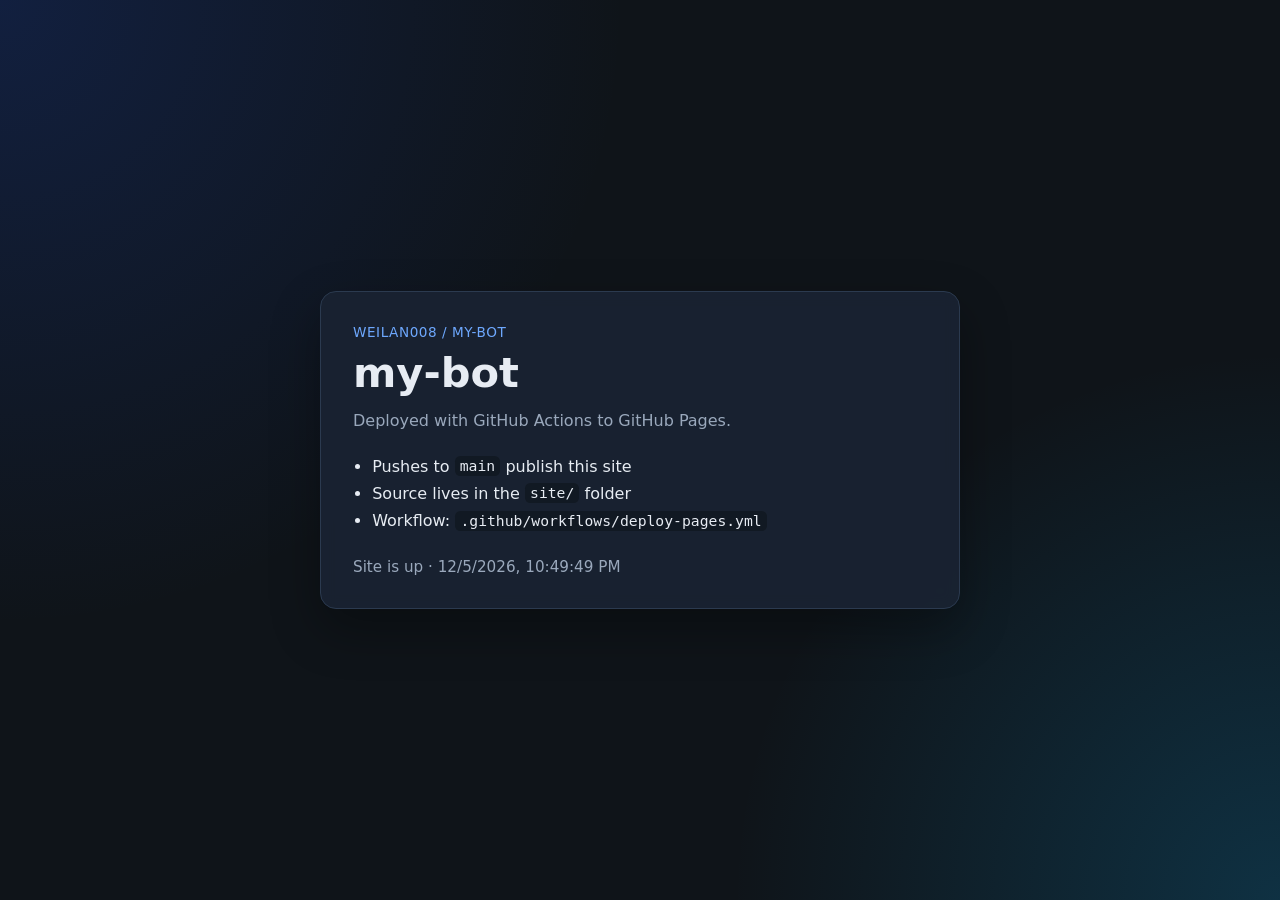
==== site/index.html @ 45bb4bae "Add GitHub Pages site and Actions deploy workflow" ====
<!DOCTYPE html>
<html lang="en">
  <head>
    <meta charset="utf-8" />
    <meta name="viewport" content="width=device-width, initial-scale=1" />
    <title>my-bot</title>
    <link rel="stylesheet" href="styles.css" />
  </head>
  <body>
    <main class="card">
      <p class="eyebrow">weilan008 / my-bot</p>
      <h1>my-bot</h1>
      <p class="lede">Deployed with GitHub Actions to GitHub Pages.</p>
      <ul>
        <li>Pushes to <code>main</code> publish this site</li>
        <li>Source lives in the <code>site/</code> folder</li>
        <li>Workflow: <code>.github/workflows/deploy-pages.yml</code></li>
      </ul>
      <p class="status" id="status">Site is up.</p>
    </main>
    <script>
      document.getElementById("status").textContent =
        "Site is up · " + new Date().toLocaleString();
    </script>
  </body>
</html>
---- site/styles.css ----
:root {
  color-scheme: light dark;
  --bg: #0f1419;
  --card: #1a2332;
  --text: #e7ecf3;
  --muted: #9aa8bc;
  --accent: #6ea8fe;
  --border: #2b3a4f;
}

* {
  box-sizing: border-box;
}

body {
  margin: 0;
  min-height: 100vh;
  display: grid;
  place-items: center;
  font-family: ui-sans-serif, system-ui, -apple-system, Segoe UI, sans-serif;
  background:
    radial-gradient(circle at top left, #1d4ed833, transparent 40%),
    radial-gradient(circle at bottom right, #0ea5e933, transparent 35%),
    var(--bg);
  color: var(--text);
}

.card {
  width: min(40rem, calc(100vw - 2rem));
  padding: 2rem;
  border: 1px solid var(--border);
  border-radius: 1rem;
  background: color-mix(in srgb, var(--card) 92%, transparent);
  backdrop-filter: blur(8px);
  box-shadow: 0 20px 50px #00000055;
}

.eyebrow {
  margin: 0 0 0.5rem;
  color: var(--accent);
  font-size: 0.85rem;
  letter-spacing: 0.04em;
  text-transform: uppercase;
}

h1 {
  margin: 0 0 0.75rem;
  font-size: clamp(2rem, 5vw, 2.6rem);
}

.lede {
  margin: 0 0 1.25rem;
  color: var(--muted);
  line-height: 1.5;
}

ul {
  margin: 0 0 1.5rem;
  padding-left: 1.2rem;
  color: var(--text);
  line-height: 1.7;
}

code {
  font-family: ui-monospace, SFMono-Regular, Menlo, Consolas, monospace;
  font-size: 0.92em;
  padding: 0.1em 0.35em;
  border-radius: 0.35em;
  background: #00000044;
}

.status {
  margin: 0;
  color: var(--muted);
  font-size: 0.95rem;
}
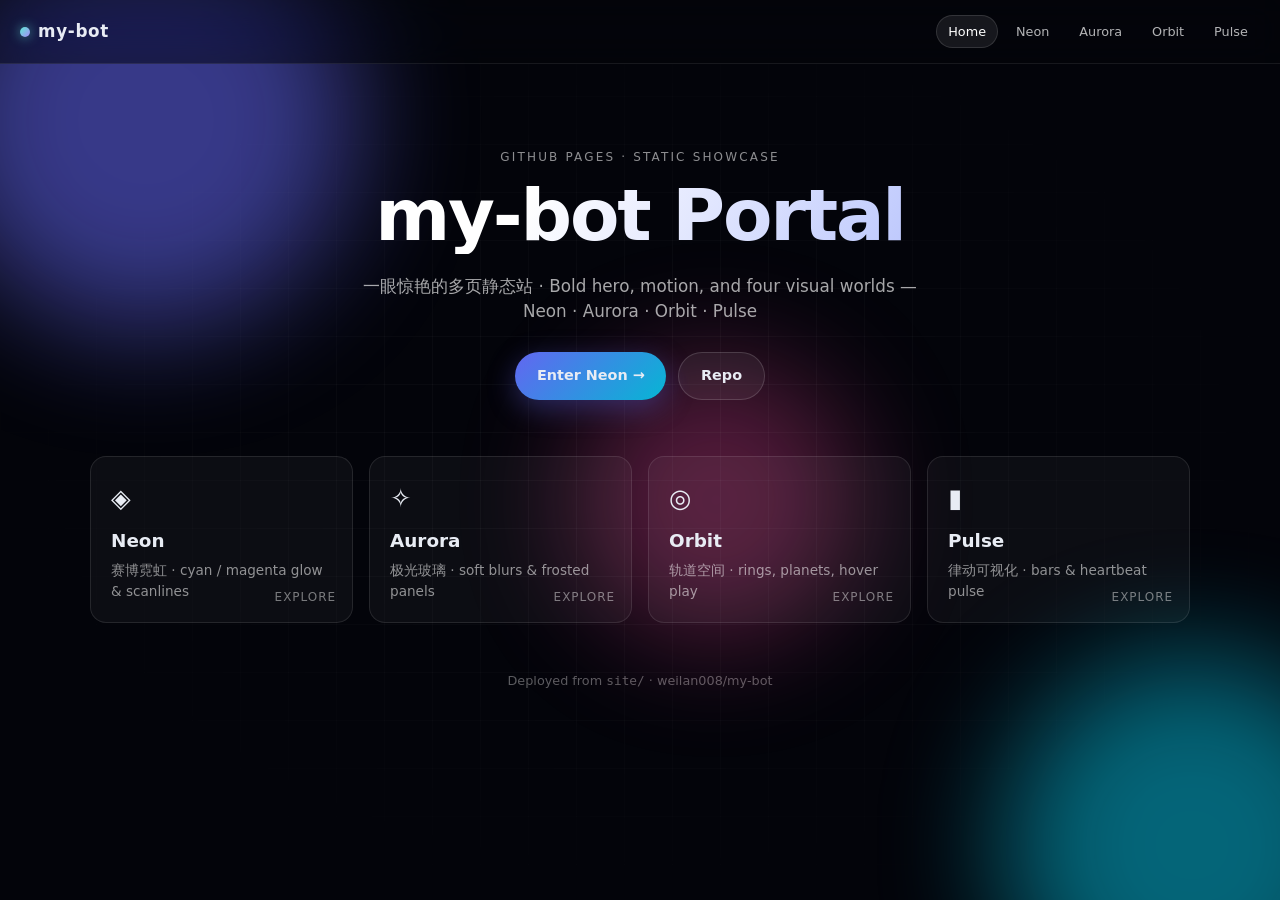
==== commit 379d721a: "feat(site): multi-page premium showcase (neon, aurora, orbit, pulse)" ====
--- a/site/index.html
+++ b/site/index.html
@@ -1,26 +1,248 @@
 <!DOCTYPE html>
-<html lang="en">
-  <head>
-    <meta charset="utf-8" />
-    <meta name="viewport" content="width=device-width, initial-scale=1" />
-    <title>my-bot</title>
-    <link rel="stylesheet" href="styles.css" />
-  </head>
-  <body>
-    <main class="card">
-      <p class="eyebrow">weilan008 / my-bot</p>
-      <h1>my-bot</h1>
-      <p class="lede">Deployed with GitHub Actions to GitHub Pages.</p>
-      <ul>
-        <li>Pushes to <code>main</code> publish this site</li>
-        <li>Source lives in the <code>site/</code> folder</li>
-        <li>Workflow: <code>.github/workflows/deploy-pages.yml</code></li>
-      </ul>
-      <p class="status" id="status">Site is up.</p>
-    </main>
-    <script>
-      document.getElementById("status").textContent =
-        "Site is up · " + new Date().toLocaleString();
-    </script>
-  </body>
+<html lang="zh-CN">
+<head>
+  <meta charset="UTF-8" />
+  <meta name="viewport" content="width=device-width, initial-scale=1" />
+  <title>my-bot · Portal</title>
+  <meta name="description" content="my-bot — flashy static playground on GitHub Pages" />
+  <link rel="stylesheet" href="styles.css" />
+  <style>
+    body.home {
+      background: #03040a;
+    }
+    .orb-field {
+      position: fixed;
+      inset: 0;
+      z-index: 0;
+      overflow: hidden;
+      pointer-events: none;
+    }
+    .orb {
+      position: absolute;
+      border-radius: 50%;
+      filter: blur(60px);
+      opacity: 0.55;
+      animation: floatOrb 14s ease-in-out infinite;
+    }
+    .orb-1 {
+      width: 420px; height: 420px;
+      background: #6366f1;
+      top: -10%; left: -5%;
+      animation-delay: 0s;
+    }
+    .orb-2 {
+      width: 380px; height: 380px;
+      background: #06b6d4;
+      bottom: -15%; right: -8%;
+      animation-delay: -4s;
+    }
+    .orb-3 {
+      width: 280px; height: 280px;
+      background: #ec4899;
+      top: 40%; left: 45%;
+      opacity: 0.35;
+      animation-delay: -8s;
+    }
+    @keyframes floatOrb {
+      0%, 100% { transform: translate(0, 0) scale(1); }
+      33% { transform: translate(40px, -30px) scale(1.08); }
+      66% { transform: translate(-30px, 25px) scale(0.95); }
+    }
+    .grid-overlay {
+      position: fixed;
+      inset: 0;
+      z-index: 0;
+      background-image:
+        linear-gradient(rgba(255,255,255,0.03) 1px, transparent 1px),
+        linear-gradient(90deg, rgba(255,255,255,0.03) 1px, transparent 1px);
+      background-size: 48px 48px;
+      mask-image: radial-gradient(ellipse at center, black 20%, transparent 75%);
+      pointer-events: none;
+    }
+    .hero {
+      position: relative;
+      z-index: 1;
+      text-align: center;
+      padding: 3.5rem 0 2.5rem;
+    }
+    .hero h1 {
+      font-size: clamp(2.6rem, 8vw, 4.5rem);
+      font-weight: 800;
+      letter-spacing: -0.03em;
+      line-height: 1.05;
+      background: linear-gradient(120deg, #fff 20%, #a5b4fc 45%, #67e8f9 70%, #f0abfc 100%);
+      background-size: 200% auto;
+      -webkit-background-clip: text;
+      background-clip: text;
+      color: transparent;
+      animation: shimmer 6s linear infinite;
+    }
+    @keyframes shimmer {
+      to { background-position: 200% center; }
+    }
+    .hero .tagline {
+      margin: 1.25rem auto 0;
+      font-size: 1.05rem;
+    }
+    .cta-row {
+      margin-top: 1.75rem;
+      display: flex;
+      flex-wrap: wrap;
+      gap: 0.75rem;
+      justify-content: center;
+    }
+    .btn {
+      display: inline-flex;
+      align-items: center;
+      gap: 0.4rem;
+      padding: 0.75rem 1.35rem;
+      border-radius: 999px;
+      font-weight: 600;
+      font-size: 0.9rem;
+      border: 1px solid rgba(255,255,255,0.15);
+      transition: transform 0.2s, box-shadow 0.2s, background 0.2s;
+    }
+    .btn-primary {
+      background: linear-gradient(135deg, #6366f1, #06b6d4);
+      border: none;
+      box-shadow: 0 8px 28px rgba(99, 102, 241, 0.35);
+    }
+    .btn-primary:hover {
+      transform: translateY(-2px);
+      box-shadow: 0 12px 36px rgba(99, 102, 241, 0.5);
+    }
+    .btn-ghost {
+      background: rgba(255,255,255,0.06);
+    }
+    .btn-ghost:hover {
+      background: rgba(255,255,255,0.12);
+      transform: translateY(-2px);
+    }
+    .cards {
+      position: relative;
+      z-index: 1;
+      display: grid;
+      grid-template-columns: repeat(auto-fit, minmax(220px, 1fr));
+      gap: 1rem;
+      margin-top: 1rem;
+    }
+    .card {
+      position: relative;
+      border-radius: var(--radius);
+      padding: 1.4rem 1.25rem 1.3rem;
+      background: rgba(255,255,255,0.04);
+      border: 1px solid rgba(255,255,255,0.1);
+      overflow: hidden;
+      transition: transform 0.25s, border-color 0.25s, box-shadow 0.25s;
+      min-height: 160px;
+    }
+    .card::before {
+      content: "";
+      position: absolute;
+      inset: 0;
+      opacity: 0;
+      transition: opacity 0.3s;
+      background: radial-gradient(circle at 30% 20%, var(--glow, #6366f1) 0%, transparent 60%);
+    }
+    .card:hover {
+      transform: translateY(-6px);
+      border-color: rgba(255,255,255,0.22);
+      box-shadow: 0 20px 40px rgba(0,0,0,0.35);
+    }
+    .card:hover::before { opacity: 0.35; }
+    .card .icon {
+      font-size: 1.6rem;
+      margin-bottom: 0.6rem;
+      position: relative;
+    }
+    .card h3 {
+      font-size: 1.15rem;
+      position: relative;
+      margin-bottom: 0.35rem;
+    }
+    .card p {
+      font-size: 0.85rem;
+      color: rgba(255,255,255,0.55);
+      position: relative;
+    }
+    .card .go {
+      position: absolute;
+      right: 1rem;
+      bottom: 1rem;
+      font-size: 0.75rem;
+      color: rgba(255,255,255,0.45);
+      letter-spacing: 0.08em;
+      text-transform: uppercase;
+    }
+    .card.neon { --glow: #22d3ee; }
+    .card.aurora { --glow: #a78bfa; }
+    .card.orbit { --glow: #60a5fa; }
+    .card.pulse { --glow: #f472b6; }
+  </style>
+</head>
+<body class="home">
+  <div class="orb-field" aria-hidden="true">
+    <div class="orb orb-1"></div>
+    <div class="orb orb-2"></div>
+    <div class="orb orb-3"></div>
+  </div>
+  <div class="grid-overlay" aria-hidden="true"></div>
+
+  <nav class="site-nav">
+    <a class="brand" href="index.html"><span class="dot"></span><span class="label">my-bot</span></a>
+    <div class="links">
+      <a class="active" href="index.html">Home</a>
+      <a href="neon.html">Neon</a>
+      <a href="aurora.html">Aurora</a>
+      <a href="orbit.html">Orbit</a>
+      <a href="pulse.html">Pulse</a>
+    </div>
+  </nav>
+
+  <main class="page-wrap">
+    <div class="container">
+      <section class="hero">
+        <p class="eyebrow">GitHub Pages · Static Showcase</p>
+        <h1>my-bot Portal</h1>
+        <p class="tagline">
+          一眼惊艳的多页静态站 · Bold hero, motion, and four visual worlds —
+          Neon · Aurora · Orbit · Pulse
+        </p>
+        <div class="cta-row">
+          <a class="btn btn-primary" href="neon.html">Enter Neon →</a>
+          <a class="btn btn-ghost" href="https://github.com/weilan008/my-bot" target="_blank" rel="noopener">Repo</a>
+        </div>
+      </section>
+
+      <section class="cards" aria-label="Destination pages">
+        <a class="card neon" href="neon.html">
+          <div class="icon">◈</div>
+          <h3>Neon</h3>
+          <p>赛博霓虹 · cyan / magenta glow &amp; scanlines</p>
+          <span class="go">Explore</span>
+        </a>
+        <a class="card aurora" href="aurora.html">
+          <div class="icon">✧</div>
+          <h3>Aurora</h3>
+          <p>极光玻璃 · soft blurs &amp; frosted panels</p>
+          <span class="go">Explore</span>
+        </a>
+        <a class="card orbit" href="orbit.html">
+          <div class="icon">◎</div>
+          <h3>Orbit</h3>
+          <p>轨道空间 · rings, planets, hover play</p>
+          <span class="go">Explore</span>
+        </a>
+        <a class="card pulse" href="pulse.html">
+          <div class="icon">▮</div>
+          <h3>Pulse</h3>
+          <p>律动可视化 · bars &amp; heartbeat pulse</p>
+          <span class="go">Explore</span>
+        </a>
+      </section>
+
+      <p class="footer-note">Deployed from <code>site/</code> · weilan008/my-bot</p>
+    </div>
+  </main>
+</body>
 </html>
--- a/site/styles.css
+++ b/site/styles.css
@@ -1,76 +1,118 @@
+/* my-bot shared styles */
 :root {
-  color-scheme: light dark;
-  --bg: #0f1419;
-  --card: #1a2332;
-  --text: #e7ecf3;
-  --muted: #9aa8bc;
-  --accent: #6ea8fe;
-  --border: #2b3a4f;
+  --nav-h: 64px;
+  --radius: 16px;
+  --font: "Segoe UI", "PingFang SC", "Hiragino Sans GB", "Microsoft YaHei", system-ui, sans-serif;
+  --mono: "SF Mono", "Cascadia Code", "Consolas", monospace;
 }
 
-* {
-  box-sizing: border-box;
-}
+*, *::before, *::after { box-sizing: border-box; margin: 0; padding: 0; }
+
+html { scroll-behavior: smooth; }
 
 body {
-  margin: 0;
+  font-family: var(--font);
   min-height: 100vh;
-  display: grid;
-  place-items: center;
-  font-family: ui-sans-serif, system-ui, -apple-system, Segoe UI, sans-serif;
-  background:
-    radial-gradient(circle at top left, #1d4ed833, transparent 40%),
-    radial-gradient(circle at bottom right, #0ea5e933, transparent 35%),
-    var(--bg);
-  color: var(--text);
-}
-
-.card {
-  width: min(40rem, calc(100vw - 2rem));
-  padding: 2rem;
-  border: 1px solid var(--border);
-  border-radius: 1rem;
-  background: color-mix(in srgb, var(--card) 92%, transparent);
-  backdrop-filter: blur(8px);
-  box-shadow: 0 20px 50px #00000055;
-}
-
-.eyebrow {
-  margin: 0 0 0.5rem;
-  color: var(--accent);
-  font-size: 0.85rem;
-  letter-spacing: 0.04em;
-  text-transform: uppercase;
-}
-
-h1 {
-  margin: 0 0 0.75rem;
-  font-size: clamp(2rem, 5vw, 2.6rem);
-}
-
-.lede {
-  margin: 0 0 1.25rem;
-  color: var(--muted);
+  color: #e8ecf4;
+  background: #05060a;
+  overflow-x: hidden;
   line-height: 1.5;
 }
 
-ul {
-  margin: 0 0 1.5rem;
-  padding-left: 1.2rem;
-  color: var(--text);
-  line-height: 1.7;
+a { color: inherit; text-decoration: none; }
+
+img { max-width: 100%; display: block; }
+
+/* —— Top nav —— */
+.site-nav {
+  position: fixed;
+  top: 0; left: 0; right: 0;
+  z-index: 100;
+  height: var(--nav-h);
+  display: flex;
+  align-items: center;
+  justify-content: space-between;
+  padding: 0 1.25rem;
+  backdrop-filter: blur(16px) saturate(1.4);
+  -webkit-backdrop-filter: blur(16px) saturate(1.4);
+  background: rgba(5, 6, 10, 0.55);
+  border-bottom: 1px solid rgba(255, 255, 255, 0.08);
 }
 
-code {
-  font-family: ui-monospace, SFMono-Regular, Menlo, Consolas, monospace;
-  font-size: 0.92em;
-  padding: 0.1em 0.35em;
-  border-radius: 0.35em;
-  background: #00000044;
+.site-nav .brand {
+  font-weight: 700;
+  font-size: 1.05rem;
+  letter-spacing: 0.04em;
+  display: flex;
+  align-items: center;
+  gap: 0.5rem;
 }
 
-.status {
-  margin: 0;
-  color: var(--muted);
-  font-size: 0.95rem;
+.site-nav .brand .dot {
+  width: 10px; height: 10px;
+  border-radius: 50%;
+  background: linear-gradient(135deg, #5eead4, #a78bfa);
+  box-shadow: 0 0 12px #5eead4aa;
 }
+
+.site-nav .links {
+  display: flex;
+  flex-wrap: wrap;
+  gap: 0.35rem;
+  justify-content: flex-end;
+}
+
+.site-nav .links a {
+  font-size: 0.8rem;
+  padding: 0.4rem 0.7rem;
+  border-radius: 999px;
+  color: rgba(255, 255, 255, 0.7);
+  border: 1px solid transparent;
+  transition: color 0.2s, background 0.2s, border-color 0.2s, box-shadow 0.2s;
+}
+
+.site-nav .links a:hover,
+.site-nav .links a.active {
+  color: #fff;
+  background: rgba(255, 255, 255, 0.08);
+  border-color: rgba(255, 255, 255, 0.12);
+}
+
+.page-wrap {
+  padding-top: calc(var(--nav-h) + 1.5rem);
+  padding-bottom: 3rem;
+  min-height: 100vh;
+}
+
+.container {
+  width: min(1100px, 92vw);
+  margin: 0 auto;
+}
+
+/* —— Shared utilities —— */
+.eyebrow {
+  display: inline-block;
+  font-size: 0.75rem;
+  letter-spacing: 0.18em;
+  text-transform: uppercase;
+  color: rgba(255, 255, 255, 0.55);
+  margin-bottom: 0.75rem;
+}
+
+.tagline {
+  color: rgba(255, 255, 255, 0.65);
+  max-width: 36rem;
+}
+
+.footer-note {
+  text-align: center;
+  margin-top: 3rem;
+  font-size: 0.8rem;
+  color: rgba(255, 255, 255, 0.35);
+}
+
+@media (max-width: 640px) {
+  .site-nav { padding: 0 0.75rem; }
+  .site-nav .links a { padding: 0.35rem 0.5rem; font-size: 0.72rem; }
+  .site-nav .brand span.label { display: none; }
+}
